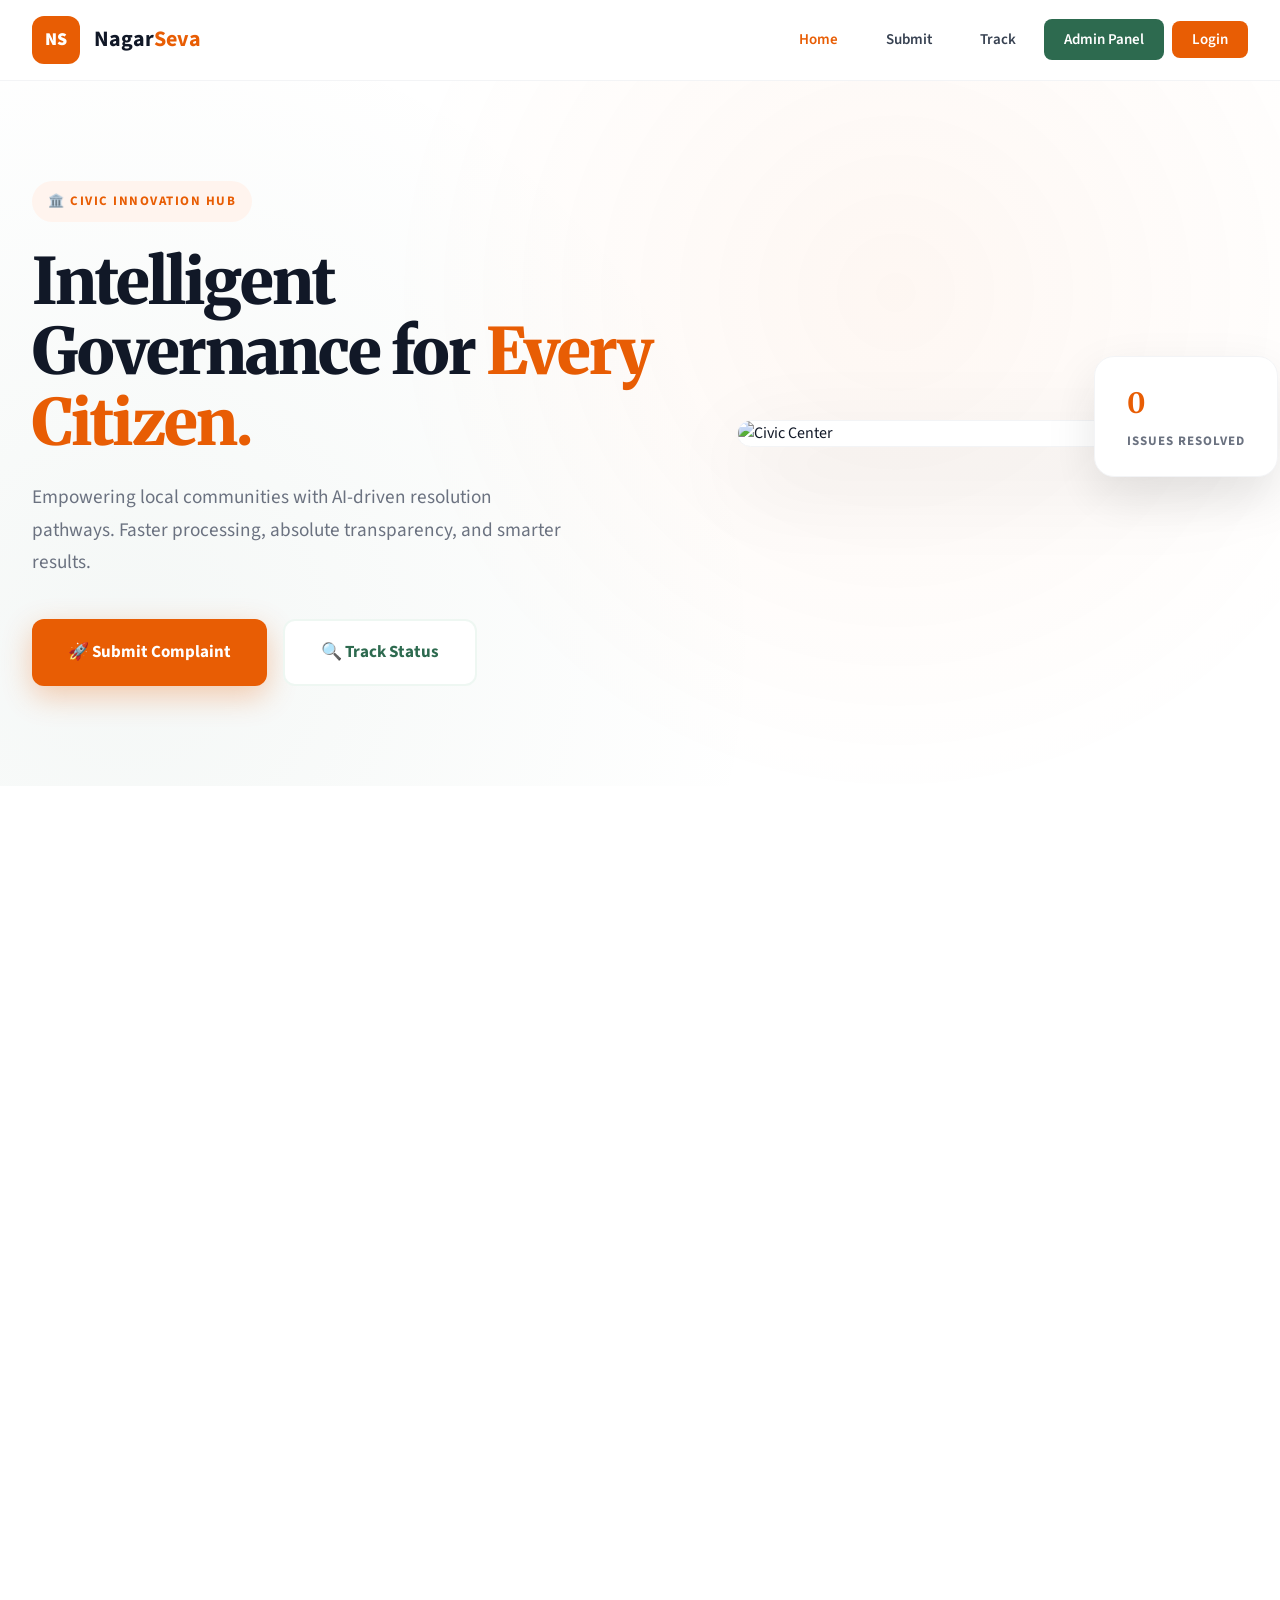
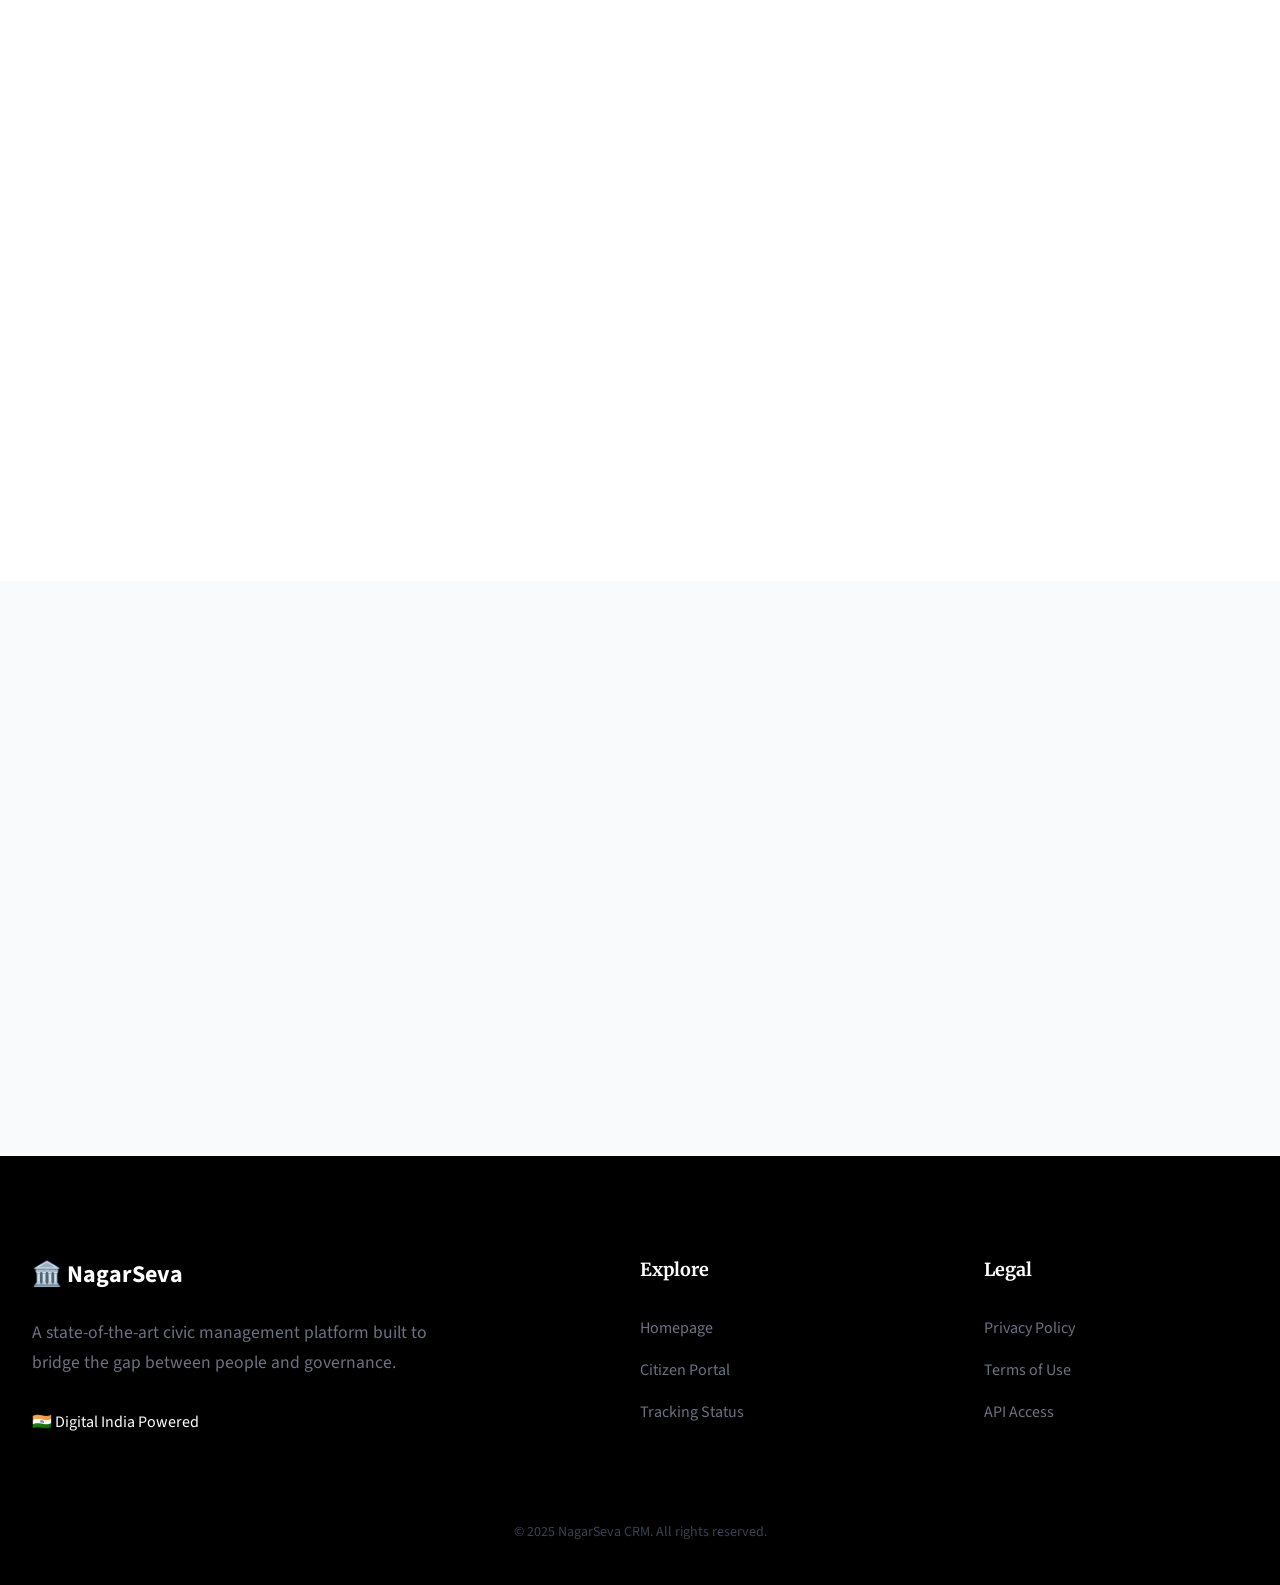
==== nagarseva/index.html @ 595c4468 "Initial commit" ====
<!DOCTYPE html>
<html lang="en">

<head>
  <meta charset="UTF-8" />
  <meta name="viewport" content="width=device-width,initial-scale=1.0" />
  <title>NagarSeva CRM | Intelligent Civic Governance</title>
  <link
    href="https://fonts.googleapis.com/css2?family=Merriweather:wght@400;700;900&family=Source+Sans+3:wght@300;400;500;600;700&display=swap"
    rel="stylesheet">
  <style>
    :root {
      --orange: #E85D04;
      --orange-rgb: 232, 93, 4;
      --orange-pale: #FFF4EE;
      --orange-dark: #cc5200;
      --green: #2D6A4F;
      --green-pale: #EEF7F2;
      --green-dark: #235c43;
      --gray-50: #F9FAFB;
      --gray-100: #F3F4F6;
      --gray-200: #E5E7EB;
      --gray-300: #D1D5DB;
      --gray-500: #6B7280;
      --gray-700: #374151;
      --gray-900: #111827;
      --transition: cubic-bezier(0.4, 0, 0.2, 1);
    }

    *,
    *::before,
    *::after {
      box-sizing: border-box;
      margin: 0;
      padding: 0;
    }

    html {
      scroll-behavior: smooth;
    }

    body {
      font-family: 'Source Sans 3', sans-serif;
      color: var(--gray-900);
      background: #fff;
      line-height: 1.6;
      -webkit-font-smoothing: antialiased;
    }

    /* TYPE HIERARCHY */
    h1,
    h2,
    h3,
    h4 {
      font-family: 'Merriweather', serif;
      font-weight: 700;
    }

    p {
      font-size: 1.1rem;
      color: var(--gray-500);
      line-height: 1.7;
    }

    /* NAV - REFINED */
    nav {
      position: sticky;
      top: 0;
      z-index: 1000;
      background: rgba(255, 255, 255, 0.95);
      backdrop-filter: blur(10px);
      border-bottom: 1px solid var(--gray-100);
      transition: 0.3s var(--transition);
    }

    nav.scrolled {
      box-shadow: 0 4px 20px rgba(0, 0, 0, 0.05);
    }

    .nav-inner {
      max-width: 1280px;
      margin: 0 auto;
      padding: 0 32px;
      display: flex;
      align-items: center;
      justify-content: space-between;
      height: 80px;
    }

    .nav-brand {
      display: flex;
      align-items: center;
      gap: 14px;
      text-decoration: none;
    }

    .nav-logo {
      width: 48px;
      height: 48px;
      background: var(--orange);
      border-radius: 12px;
      display: flex;
      align-items: center;
      justify-content: center;
      font-weight: 900;
      font-size: 18px;
      color: #fff;
      transition: 0.3s;
    }

    .nav-brand:hover .nav-logo {
      transform: rotate(-5deg) scale(1.05);
    }

    .nav-title {
      font-weight: 700;
      font-size: 22px;
      color: var(--gray-900);
    }

    .nav-title span {
      color: var(--orange);
    }

    .nav-links {
      display: flex;
      align-items: center;
      gap: 8px;
      list-style: none;
    }

    .nav-links a {
      text-decoration: none;
      color: var(--gray-700);
      font-weight: 600;
      font-size: 15px;
      padding: 10px 20px;
      border-radius: 8px;
      transition: 0.2s;
    }

    .nav-links a:hover {
      color: var(--orange);
      background: var(--orange-pale);
    }

    .nav-links a.active {
      color: var(--orange);
    }

    .nav-links .dash {
      background: var(--green) !important;
      color: #fff !important;
    }

    .nav-links .dash:hover {
      background: var(--green-dark) !important;
      transform: translateY(-1px);
    }

    /* HERO - PREMIUM */
    .hero {
      padding: 100px 32px;
      position: relative;
      overflow: hidden;
      background: radial-gradient(circle at 70% 30%, rgba(232, 93, 4, 0.05) 0%, transparent 50%),
        radial-gradient(circle at 10% 80%, rgba(45, 106, 79, 0.05) 0%, transparent 50%);
    }

    .hero-content {
      max-width: 1280px;
      margin: 0 auto;
      display: grid;
      grid-template-columns: 1.1fr 0.9fr;
      gap: 80px;
      align-items: center;
    }

    .hero-text {
      opacity: 0;
      transform: translateY(30px);
      animation: reveal 0.8s forwards 0.2s;
    }

    @keyframes reveal {
      to {
        opacity: 1;
        transform: translateY(0);
      }
    }

    .hero-tag {
      display: inline-flex;
      align-items: center;
      gap: 10px;
      background: var(--orange-pale);
      color: var(--orange);
      font-size: 13px;
      font-weight: 700;
      letter-spacing: 1.5px;
      text-transform: uppercase;
      padding: 10px 16px;
      border-radius: 100px;
      margin-bottom: 24px;
    }

    .hero h1 {
      font-size: clamp(40px, 5vw, 68px);
      font-weight: 900;
      line-height: 1.1;
      margin-bottom: 24px;
      color: var(--gray-900);
      letter-spacing: -2px;
    }

    .hero h1 span {
      color: var(--orange);
    }

    .hero-sub {
      font-size: 1.2rem;
      margin-bottom: 40px;
      max-width: 540px;
    }

    .hero-actions {
      display: flex;
      gap: 16px;
      flex-wrap: wrap;
    }

    .btn {
      display: inline-flex;
      align-items: center;
      gap: 12px;
      padding: 18px 36px;
      border-radius: 12px;
      font-weight: 700;
      font-size: 17px;
      text-decoration: none;
      transition: 0.3s var(--transition);
      border: none;
      cursor: pointer;
    }

    .btn-p {
      background: var(--orange);
      color: #fff;
      box-shadow: 0 10px 30px rgba(var(--orange-rgb), 0.3);
    }

    .btn-p:hover {
      background: var(--orange-dark);
      transform: translateY(-3px);
      box-shadow: 0 15px 40px rgba(var(--orange-rgb), 0.4);
    }

    .btn-s {
      background: #fff;
      color: var(--green);
      border: 2px solid var(--green-pale);
    }

    .btn-s:hover {
      border-color: var(--green);
      background: var(--green-pale);
      transform: translateY(-3px);
    }

    .hero-viz {
      position: relative;
      opacity: 0;
      transform: scale(0.95);
      animation: revealScale 1s forwards 0.4s;
    }

    @keyframes revealScale {
      to {
        opacity: 1;
        transform: scale(1);
      }
    }

    .viz-card {
      background: #fff;
      border-radius: 32px;
      overflow: hidden;
      box-shadow: 0 30px 90px rgba(0, 0, 0, 0.12);
      border: 1px solid var(--gray-100);
    }

    .viz-card img {
      width: 100%;
      height: 500px;
      object-fit: cover;
    }

    .stat-overlay {
      position: absolute;
      bottom: -30px;
      right: -30px;
      background: #fff;
      padding: 24px 32px;
      border-radius: 20px;
      box-shadow: 0 20px 50px rgba(0, 0, 0, 0.1);
      border: 1px solid var(--gray-100);
    }

    .stat-overlay h4 {
      font-size: 28px;
      color: var(--orange);
      margin-bottom: 4px;
    }

    .stat-overlay p {
      font-size: 13px;
      font-weight: 700;
      color: var(--gray-500);
      text-transform: uppercase;
      letter-spacing: 1px;
    }

    /* STATS STRIP */
    .stats-section {
      padding: 40px 32px;
      background: var(--gray-900);
      color: #fff;
      margin: 0 32px;
      border-radius: 32px;
      margin-top: -50px;
      z-index: 10;
      position: relative;
    }

    .stats-inner {
      max-width: 1200px;
      margin: 0 auto;
      display: grid;
      grid-template-columns: repeat(3, 1fr);
      gap: 40px;
    }

    .stat-box {
      text-align: center;
    }

    .stat-num {
      font-size: clamp(32px, 4vw, 52px);
      font-weight: 900;
      color: var(--orange);
      display: block;
      margin-bottom: 8px;
    }

    .stat-lab {
      font-size: 14px;
      opacity: 0.6;
      font-weight: 600;
      text-transform: uppercase;
      letter-spacing: 2px;
    }

    /* FEATURES */
    .section {
      padding: 120px 32px;
    }

    .section-head {
      max-width: 1280px;
      margin: 0 auto 80px;
      text-align: center;
    }

    .eyebrow {
      color: var(--orange);
      font-weight: 700;
      text-transform: uppercase;
      letter-spacing: 3px;
      font-size: 13px;
      margin-bottom: 16px;
      display: block;
    }

    .section h2 {
      font-size: clamp(30px, 4vw, 44px);
      margin-bottom: 20px;
      letter-spacing: -1px;
    }

    .reveal {
      opacity: 0;
      transform: translateY(40px);
      transition: 1s var(--transition);
    }

    .reveal.active {
      opacity: 1;
      transform: translateY(0);
    }

    .grid {
      display: grid;
      grid-template-columns: repeat(3, 1fr);
      gap: 32px;
      max-width: 1280px;
      margin: 0 auto;
    }

    .card {
      padding: 48px;
      background: #fff;
      border-radius: 24px;
      border: 1px solid var(--gray-100);
      transition: 0.4s var(--transition);
      position: relative;
    }

    .card:hover {
      transform: translateY(-10px);
      box-shadow: 0 30px 60px rgba(0, 0, 0, 0.08);
      border-color: var(--orange-pale);
    }

    .icon {
      width: 72px;
      height: 72px;
      border-radius: 20px;
      display: flex;
      align-items: center;
      justify-content: center;
      font-size: 32px;
      margin-bottom: 32px;
      transition: 0.3s;
    }

    .card:hover .icon {
      transform: scale(1.1);
    }

    .card h3 {
      font-size: 22px;
      margin-bottom: 16px;
    }

    .card p {
      font-size: 1rem;
    }

    /* PROCESS */
    .process-section {
      background: var(--gray-50);
    }

    .process-grid {
      display: grid;
      grid-template-columns: repeat(4, 1fr);
      gap: 40px;
      position: relative;
      max-width: 1280px;
      margin: 0 auto;
    }

    .proc-card {
      text-align: center;
      position: relative;
      z-index: 2;
    }

    .proc-num {
      width: 64px;
      height: 64px;
      border-radius: 50%;
      background: #fff;
      border: 3px solid var(--orange);
      display: flex;
      align-items: center;
      justify-content: center;
      font-weight: 900;
      font-size: 24px;
      color: var(--orange);
      margin: 0 auto 24px;
      box-shadow: 0 10px 20px rgba(var(--orange-rgb), 0.1);
    }

    /* FOOTER */
    footer {
      background: #000;
      color: #fff;
      padding: 100px 32px 40px;
    }

    .footer-inner {
      max-width: 1280px;
      margin: 0 auto;
      display: grid;
      grid-template-columns: 2fr 1fr 1fr;
      gap: 80px;
      margin-bottom: 80px;
    }

    .footer-logo {
      font-size: 24px;
      margin-bottom: 24px;
      display: block;
    }

    .footer-desc {
      color: var(--gray-500);
      max-width: 400px;
      margin-bottom: 32px;
    }

    footer h4 {
      color: #fff;
      margin-bottom: 32px;
      font-size: 18px;
    }

    footer ul {
      list-style: none;
    }

    footer li {
      margin-bottom: 16px;
    }

    footer a {
      color: var(--gray-500);
      text-decoration: none;
      transition: 0.3s;
    }

    footer a:hover {
      color: #fff;
      transform: translateX(5px);
      display: inline-block;
    }

    @media (max-width: 1024px) {

      .hero-content,
      .grid,
      .footer-inner {
        grid-template-columns: 1fr;
        gap: 40px;
      }

      .process-grid {
        grid-template-columns: repeat(2, 1fr);
      }

      .hero-viz {
        display: none;
      }

      .hero {
        text-align: center;
      }

      .hero-sub {
        margin-left: auto;
        margin-right: auto;
      }

      .hero-actions {
        justify-content: center;
      }

      .stats-inner {
        grid-template-columns: 1fr;
      }
    }

    /* USER PROFILE PILL */
    .user-pill {
      display: flex;
      align-items: center;
      gap: 10px;
      background: var(--gray-50);
      padding: 6px 12px;
      border-radius: 30px;
      border: 1px solid var(--gray-200);
      font-size: 13px;
      font-weight: 600;
    }

    .user-pill img {
      width: 24px;
      height: 24px;
      border-radius: 50%;
    }

    .logout-btn {
      color: var(--orange);
      cursor: pointer;
      font-weight: 700;
      font-size: 12px;
      margin-left: 5px;
    }

    #navLoginBtn {
      background: var(--orange);
      color: #fff !important;
      padding: 8px 20px;
      border-radius: 8px;
    }
  </style>
</head>

<body>

  <nav id="navbar">
    <div class="nav-inner">
      <a href="index.html" class="nav-brand">
        <div class="nav-logo">NS</div>
        <span class="nav-title">Nagar<span>Seva</span></span>
      </a>
      <ul class="nav-links">
        <li><a href="index.html" class="active">Home</a></li>
        <li><a href="submit.html">Submit</a></li>
        <li><a href="track.html">Track</a></li>
        <li><a href="dashboard.html" class="dash">Admin Panel</a></li>
        <li id="loginLi"><a href="#" id="navLoginBtn">Login</a></li>
        <li id="userContainer" style="margin-left: 10px; display: none;">
          <div class="user-pill">
            <img id="userPhoto" src="" alt="">
            <span id="userName">User</span>
            <span class="logout-btn" id="navLogoutBtn">Logout</span>
          </div>
        </li>
      </ul>
    </div>
  </nav>

  <section class="hero">
    <div class="hero-content">
      <div class="hero-text">
        <div class="hero-tag">🏛️ Civic Innovation Hub</div>
        <h1>Intelligent Governance for <span>Every Citizen.</span></h1>
        <p class="hero-sub">Empowering local communities with AI-driven resolution pathways. Faster processing, absolute
          transparency, and smarter results.</p>
        <div class="hero-actions">
          <a href="submit.html" class="btn btn-p">🚀 Submit Complaint</a>
          <a href="track.html" class="btn btn-s">🔍 Track Status</a>
        </div>
      </div>
      <div class="hero-viz">
        <div class="viz-card">
          <img src="https://images.unsplash.com/photo-1529156069898-49953e39b3ac?w=1200&q=90" alt="Civic Center">
        </div>
        <div class="stat-overlay">
          <h4 id="ov-res">0</h4>
          <p>Issues Resolved</p>
        </div>
      </div>
    </div>
  </section>

  <section class="stats-section reveal">
    <div class="stats-inner">
      <div class="stat-box">
        <span class="stat-num" id="st">0</span>
        <span class="stat-lab">Total Submissions</span>
      </div>
      <div class="stat-box">
        <span class="stat-num" id="sr">0</span>
        <span class="stat-lab">Success Rate</span>
      </div>
      <div class="stat-box">
        <span class="stat-num" id="sp">0</span>
        <span class="stat-lab">Active Updates</span>
      </div>
    </div>
  </section>

  <section class="section">
    <div class="section-head reveal">
      <span class="eyebrow">The Platform</span>
      <h2>Built for Efficiency</h2>
      <p>We leverage generative intelligence to route your concerns to the correct departments in seconds.</p>
    </div>
    <div class="grid">
      <div class="card reveal" style="transition-delay: 0.1s">
        <div class="icon" style="background: var(--orange-pale)">🧠</div>
        <h3>Intelligent Complaint Routing</h3>
        <p>AI instantly understands citizen complaints and directs them to the right department without manual
          intervention.</p>
      </div>
      <div class="card reveal" style="transition-delay: 0.2s">
        <div class="icon" style="background: var(--green-pale)">⚡</div>
        <h3>Dynamic Priority Engine</h3>
        <p>Automatically identifies high-impact and urgent civic issues to ensure faster action where it matters most.
        </p>
      </div>
      <div class="card reveal" style="transition-delay: 0.3s">
        <div class="icon" style="background: #EFF6FF">🖥️</div>
        <h3>Live City Command Center</h3>
        <p>A real-time monitoring dashboard that gives authorities a complete view of ongoing issues across the city.
        </p>
      </div>
      <div class="card reveal" style="transition-delay: 0.4s">
        <div class="icon" style="background: var(--orange-pale)">�</div>
        <h3>Smart Task Dispatch System</h3>
        <p>Complaints are automatically assigned to responsible officials or field teams, ensuring quick and accountable
          action.</p>
      </div>
      <div class="card reveal" style="transition-delay: 0.5s">
        <div class="icon" style="background: var(--green-pale)">🔍</div>
        <h3>Transparent Citizen Tracking</h3>
        <p>Citizens can monitor complaint progress in real time, building trust and transparency.</p>
      </div>
      <div class="card reveal" style="transition-delay: 0.6s">
        <div class="icon" style="background: #EFF6FF">📊</div>
        <h3>Governance Performance Insights</h3>
        <p>Advanced analytics reveal department efficiency, response time, and recurring urban issues to improve
          decision-making.</p>
      </div>
    </div>
  </section>

  <section class="section process-section">
    <div class="section-head reveal">
      <span class="eyebrow">Workflow</span>
      <h2>How it Works</h2>
    </div>
    <div class="process-grid reveal">
      <div class="proc-card">
        <div class="proc-num">01</div>
        <h3>File</h3>
        <p>Detailed form submission</p>
      </div>
      <div class="proc-card">
        <div class="proc-num">02</div>
        <h3>Analyze</h3>
        <p>Gemini AI classification</p>
      </div>
      <div class="proc-card">
        <div class="proc-num">03</div>
        <h3>Route</h3>
        <p>Departmental handover</p>
      </div>
      <div class="proc-card">
        <div class="proc-num">04</div>
        <h3>Solve</h3>
        <p>Verified closure</p>
      </div>
    </div>
  </section>

  <footer>
    <div class="footer-inner">
      <div class="f-info">
        <span class="footer-logo">🏛️ <strong>NagarSeva</strong></span>
        <p class="footer-desc">A state-of-the-art civic management platform built to bridge the gap between people and
          governance.</p>
        <div class="f-badge">🇮🇳 Digital India Powered</div>
      </div>
      <div>
        <h4>Explore</h4>
        <ul>
          <li><a href="index.html">Homepage</a></li>
          <li><a href="submit.html">Citizen Portal</a></li>
          <li><a href="track.html">Tracking Status</a></li>
        </ul>
      </div>
      <div>
        <h4>Legal</h4>
        <ul>
          <li><a href="#">Privacy Policy</a></li>
          <li><a href="#">Terms of Use</a></li>
          <li><a href="#">API Access</a></li>
        </ul>
      </div>
    </div>
    <p style="text-align: center; color: var(--gray-700); font-size: 14px">© 2025 NagarSeva CRM. All rights reserved.
    </p>
  </footer>

  <script type="module">
    import { initializeApp } from "https://www.gstatic.com/firebasejs/11.0.0/firebase-app.js";
    import { getAuth, signInWithPopup, GoogleAuthProvider, onAuthStateChanged, signOut, setPersistence, browserLocalPersistence } from "https://www.gstatic.com/firebasejs/11.0.0/firebase-auth.js";
    import { getFirestore, collection, getDocs } from "https://www.gstatic.com/firebasejs/11.0.0/firebase-firestore.js";
    import { firebaseConfig } from "./firebase-config.js";

    const app = initializeApp(firebaseConfig);
    const auth = getAuth(app);
    const db = getFirestore(app);
    const provider = new GoogleAuthProvider();

    // AUTH STATE LISTENER
    onAuthStateChanged(auth, (user) => {
      if (user) {
        document.getElementById('loginLi').style.display = 'none';
        document.getElementById('userContainer').style.display = 'block';
        document.getElementById('userName').textContent = user.displayName;
        document.getElementById('userPhoto').src = user.photoURL;
      } else {
        document.getElementById('loginLi').style.display = 'block';
        document.getElementById('userContainer').style.display = 'none';
      }
    });

    // LOGIN FUNCTION
    document.getElementById('navLoginBtn').onclick = async (e) => {
      e.preventDefault();
      const btn = e.target;
      if (btn.classList.contains('loading')) return;

      btn.classList.add('loading');
      const originalText = btn.innerHTML;
      btn.innerHTML = '<span class="spin"></span> Logging in...';

      try {
        await setPersistence(auth, browserLocalPersistence);
        await signInWithPopup(auth, provider);
      } catch (err) {
        console.error("Auth Error:", err);
        // Ignore cancelled-popup-request as it's usually benign
        if (err.code !== 'auth/cancelled-popup-request') {
          alert("Login failed: " + err.message);
        }
      } finally {
        btn.classList.remove('loading');
        btn.innerHTML = originalText;
      }
    };

    // LOGOUT FUNCTION
    document.getElementById('navLogoutBtn').onclick = () => {
      signOut(auth).then(() => location.reload());
    };

    // SCROLL REVEAL LOGIC
    const observer = new IntersectionObserver((entries) => {
      entries.forEach(entry => {
        if (entry.isIntersecting) {
          entry.target.classList.add('active');
        }
      });
    }, { threshold: 0.1 });

    document.querySelectorAll('.reveal').forEach(el => observer.observe(el));

    // NAVBAR SCROLL EFFECT
    window.addEventListener('scroll', () => {
      const nav = document.getElementById('navbar');
      if (window.scrollY > 50) nav.classList.add('scrolled');
      else nav.classList.remove('scrolled');
    });

    // LOAD STATS
    async function loadStats() {
      try {
        const snap = await getDocs(collection(db, "complaints"));
        let total = 0, resolved = 0, inProgress = 0;
        snap.forEach(doc => {
          total++;
          const s = doc.data().status;
          if (s === 'Resolved') resolved++;
          if (s === 'In Progress') inProgress++;
        });
        animateCount('st', total);
        animateCount('sr', total > 0 ? Math.round((resolved / total) * 100) : 0, true);
        animateCount('sp', inProgress);
        animateCount('ov-res', resolved);
      } catch (e) { console.warn(e); }
    }

    function animateCount(id, target, isPercent = false) {
      const el = document.getElementById(id);
      if (!el) return;
      let n = 0, step = Math.max(1, Math.floor(target / 40));
      const t = setInterval(() => {
        n = Math.min(n + step, target);
        el.textContent = isPercent ? n + '%' : n;
        if (n >= target) clearInterval(t);
      }, 30);
    }

    loadStats();
  </script>
</body>

</html>
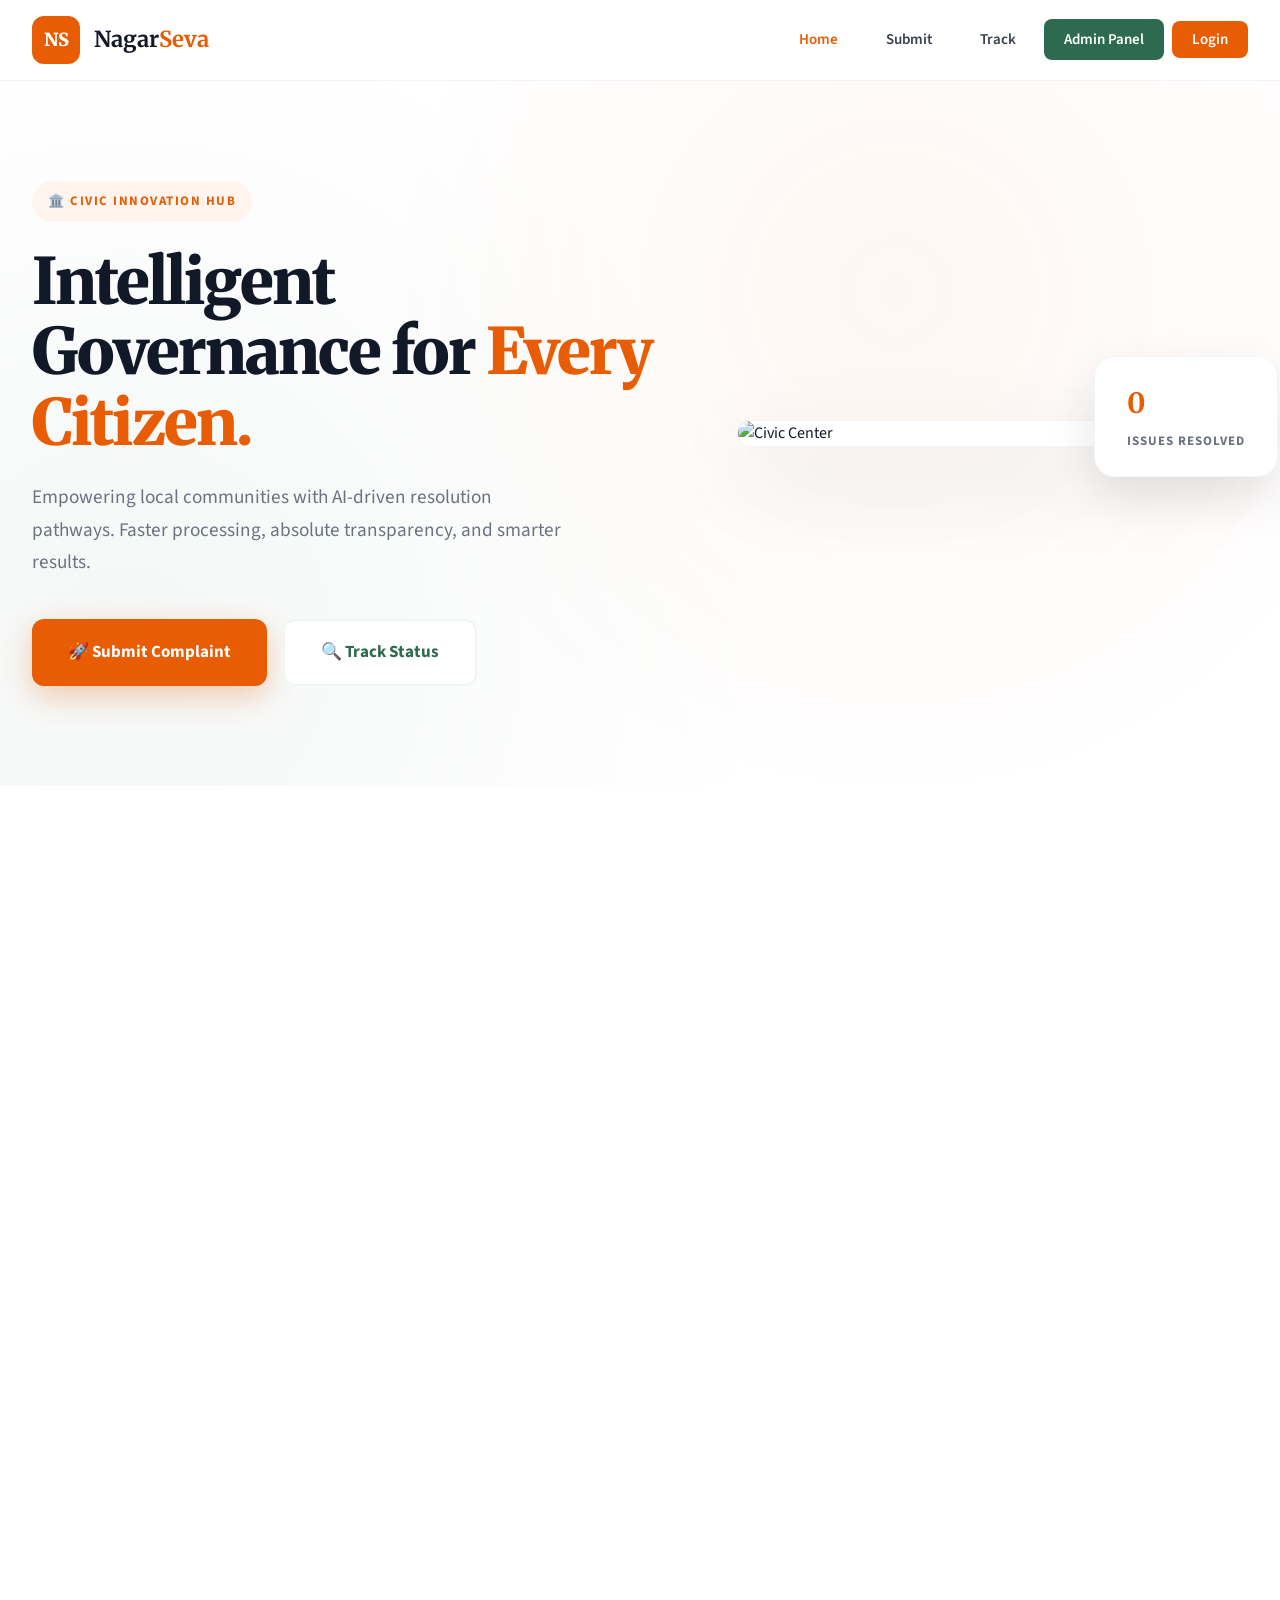
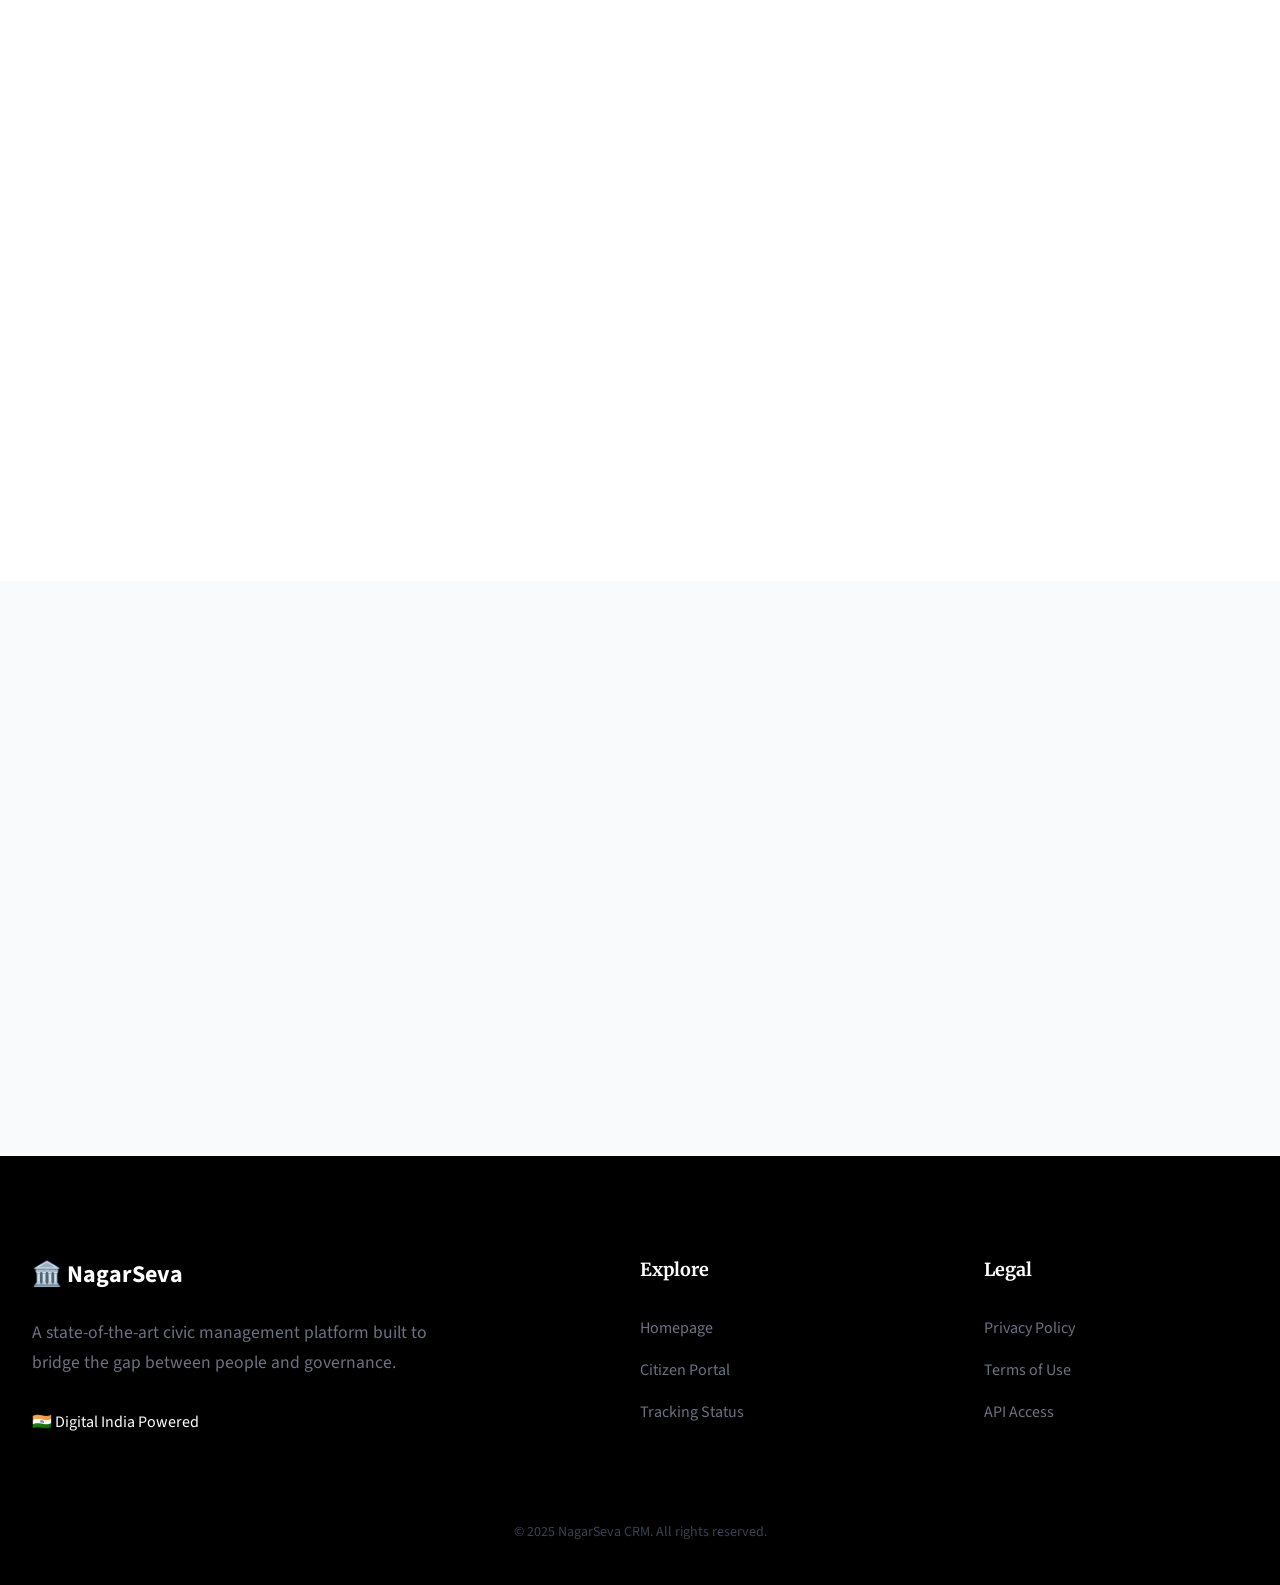
==== commit dd9e1665: "Hackathon Ready Release: Global UI Overhaul and Deployment Config" ====
--- a/nagarseva/index.html
+++ b/nagarseva/index.html
@@ -8,156 +8,8 @@
   <link
     href="https://fonts.googleapis.com/css2?family=Merriweather:wght@400;700;900&family=Source+Sans+3:wght@300;400;500;600;700&display=swap"
     rel="stylesheet">
+  <link rel="stylesheet" href="css/global.css">
   <style>
-    :root {
-      --orange: #E85D04;
-      --orange-rgb: 232, 93, 4;
-      --orange-pale: #FFF4EE;
-      --orange-dark: #cc5200;
-      --green: #2D6A4F;
-      --green-pale: #EEF7F2;
-      --green-dark: #235c43;
-      --gray-50: #F9FAFB;
-      --gray-100: #F3F4F6;
-      --gray-200: #E5E7EB;
-      --gray-300: #D1D5DB;
-      --gray-500: #6B7280;
-      --gray-700: #374151;
-      --gray-900: #111827;
-      --transition: cubic-bezier(0.4, 0, 0.2, 1);
-    }
-
-    *,
-    *::before,
-    *::after {
-      box-sizing: border-box;
-      margin: 0;
-      padding: 0;
-    }
-
-    html {
-      scroll-behavior: smooth;
-    }
-
-    body {
-      font-family: 'Source Sans 3', sans-serif;
-      color: var(--gray-900);
-      background: #fff;
-      line-height: 1.6;
-      -webkit-font-smoothing: antialiased;
-    }
-
-    /* TYPE HIERARCHY */
-    h1,
-    h2,
-    h3,
-    h4 {
-      font-family: 'Merriweather', serif;
-      font-weight: 700;
-    }
-
-    p {
-      font-size: 1.1rem;
-      color: var(--gray-500);
-      line-height: 1.7;
-    }
-
-    /* NAV - REFINED */
-    nav {
-      position: sticky;
-      top: 0;
-      z-index: 1000;
-      background: rgba(255, 255, 255, 0.95);
-      backdrop-filter: blur(10px);
-      border-bottom: 1px solid var(--gray-100);
-      transition: 0.3s var(--transition);
-    }
-
-    nav.scrolled {
-      box-shadow: 0 4px 20px rgba(0, 0, 0, 0.05);
-    }
-
-    .nav-inner {
-      max-width: 1280px;
-      margin: 0 auto;
-      padding: 0 32px;
-      display: flex;
-      align-items: center;
-      justify-content: space-between;
-      height: 80px;
-    }
-
-    .nav-brand {
-      display: flex;
-      align-items: center;
-      gap: 14px;
-      text-decoration: none;
-    }
-
-    .nav-logo {
-      width: 48px;
-      height: 48px;
-      background: var(--orange);
-      border-radius: 12px;
-      display: flex;
-      align-items: center;
-      justify-content: center;
-      font-weight: 900;
-      font-size: 18px;
-      color: #fff;
-      transition: 0.3s;
-    }
-
-    .nav-brand:hover .nav-logo {
-      transform: rotate(-5deg) scale(1.05);
-    }
-
-    .nav-title {
-      font-weight: 700;
-      font-size: 22px;
-      color: var(--gray-900);
-    }
-
-    .nav-title span {
-      color: var(--orange);
-    }
-
-    .nav-links {
-      display: flex;
-      align-items: center;
-      gap: 8px;
-      list-style: none;
-    }
-
-    .nav-links a {
-      text-decoration: none;
-      color: var(--gray-700);
-      font-weight: 600;
-      font-size: 15px;
-      padding: 10px 20px;
-      border-radius: 8px;
-      transition: 0.2s;
-    }
-
-    .nav-links a:hover {
-      color: var(--orange);
-      background: var(--orange-pale);
-    }
-
-    .nav-links a.active {
-      color: var(--orange);
-    }
-
-    .nav-links .dash {
-      background: var(--green) !important;
-      color: #fff !important;
-    }
-
-    .nav-links .dash:hover {
-      background: var(--green-dark) !important;
-      transform: translateY(-1px);
-    }
-
     /* HERO - PREMIUM */
     .hero {
       padding: 100px 32px;
@@ -229,43 +81,6 @@
       flex-wrap: wrap;
     }
 
-    .btn {
-      display: inline-flex;
-      align-items: center;
-      gap: 12px;
-      padding: 18px 36px;
-      border-radius: 12px;
-      font-weight: 700;
-      font-size: 17px;
-      text-decoration: none;
-      transition: 0.3s var(--transition);
-      border: none;
-      cursor: pointer;
-    }
-
-    .btn-p {
-      background: var(--orange);
-      color: #fff;
-      box-shadow: 0 10px 30px rgba(var(--orange-rgb), 0.3);
-    }
-
-    .btn-p:hover {
-      background: var(--orange-dark);
-      transform: translateY(-3px);
-      box-shadow: 0 15px 40px rgba(var(--orange-rgb), 0.4);
-    }
-
-    .btn-s {
-      background: #fff;
-      color: var(--green);
-      border: 2px solid var(--green-pale);
-    }
-
-    .btn-s:hover {
-      border-color: var(--green);
-      background: var(--green-pale);
-      transform: translateY(-3px);
-    }
 
     .hero-viz {
       position: relative;
@@ -570,40 +385,6 @@
         grid-template-columns: 1fr;
       }
     }
-
-    /* USER PROFILE PILL */
-    .user-pill {
-      display: flex;
-      align-items: center;
-      gap: 10px;
-      background: var(--gray-50);
-      padding: 6px 12px;
-      border-radius: 30px;
-      border: 1px solid var(--gray-200);
-      font-size: 13px;
-      font-weight: 600;
-    }
-
-    .user-pill img {
-      width: 24px;
-      height: 24px;
-      border-radius: 50%;
-    }
-
-    .logout-btn {
-      color: var(--orange);
-      cursor: pointer;
-      font-weight: 700;
-      font-size: 12px;
-      margin-left: 5px;
-    }
-
-    #navLoginBtn {
-      background: var(--orange);
-      color: #fff !important;
-      padding: 8px 20px;
-      border-radius: 8px;
-    }
   </style>
 </head>
 
@@ -622,11 +403,11 @@
         <li><a href="dashboard.html" class="dash">Admin Panel</a></li>
         <li id="loginLi"><a href="#" id="navLoginBtn">Login</a></li>
         <li id="userContainer" style="margin-left: 10px; display: none;">
-          <div class="user-pill">
+          <a href="user.html" class="user-pill">
             <img id="userPhoto" src="" alt="">
             <span id="userName">User</span>
             <span class="logout-btn" id="navLogoutBtn">Logout</span>
-          </div>
+          </a>
         </li>
       </ul>
     </div>
@@ -776,9 +557,33 @@
     </p>
   </footer>
 
+  <!-- AUTH MODAL -->
+  <div class="auth-overlay" id="authOverlay" onclick="if(event.target===this) this.classList.remove('open')">
+    <div class="auth-modal">
+      <span class="auth-close" onclick="document.getElementById('authOverlay').classList.remove('open')">&times;</span>
+      <h2>Welcome to NagarSeva</h2>
+
+      <button class="auth-btn-google" id="googleLoginBtn">
+        <img src="https://www.gstatic.com/firebasejs/ui/2.0.0/images/auth/google.svg" alt="Google">
+        Continue with Google
+      </button>
+
+      <div class="auth-divider">OR</div>
+
+      <form class="auth-form" id="emailAuthForm">
+        <div id="authErrorMsg" class="auth-error-msg"></div>
+        <input type="email" id="authEmail" placeholder="Email Address" required>
+        <input type="password" id="authPass" placeholder="Password (min 6 chars)" required minlength="6">
+        <button type="submit" class="auth-btn-email" id="emailLoginBtn">Sign In / Register</button>
+      </form>
+      <p class="auth-msg">If you don't have an account, entering your email and password will safely create one for you.
+      </p>
+    </div>
+  </div>
+
   <script type="module">
     import { initializeApp } from "https://www.gstatic.com/firebasejs/11.0.0/firebase-app.js";
-    import { getAuth, signInWithPopup, GoogleAuthProvider, onAuthStateChanged, signOut, setPersistence, browserLocalPersistence } from "https://www.gstatic.com/firebasejs/11.0.0/firebase-auth.js";
+    import { getAuth, signInWithPopup, GoogleAuthProvider, onAuthStateChanged, signOut, setPersistence, browserLocalPersistence, signInWithEmailAndPassword, createUserWithEmailAndPassword } from "https://www.gstatic.com/firebasejs/11.0.0/firebase-auth.js";
     import { getFirestore, collection, getDocs } from "https://www.gstatic.com/firebasejs/11.0.0/firebase-firestore.js";
     import { firebaseConfig } from "./firebase-config.js";
 
@@ -800,33 +605,76 @@
       }
     });
 
-    // LOGIN FUNCTION
-    document.getElementById('navLoginBtn').onclick = async (e) => {
+    // OPEN MODAL
+    document.getElementById('navLoginBtn').onclick = (e) => {
       e.preventDefault();
-      const btn = e.target;
+      document.getElementById('authOverlay').classList.add('open');
+    };
+
+    // GOOGLE LOGIN
+    document.getElementById('googleLoginBtn').onclick = async (e) => {
+      e.preventDefault();
+      const btn = e.target.closest('button');
       if (btn.classList.contains('loading')) return;
 
       btn.classList.add('loading');
-      const originalText = btn.innerHTML;
-      btn.innerHTML = '<span class="spin"></span> Logging in...';
+      const originalHTML = btn.innerHTML;
+      btn.innerHTML = '<span class="spin" style="border-color:var(--gray-900);border-top-color:transparent;"></span>';
 
       try {
         await setPersistence(auth, browserLocalPersistence);
         await signInWithPopup(auth, provider);
+        document.getElementById('authOverlay').classList.remove('open');
       } catch (err) {
-        console.error("Auth Error:", err);
-        // Ignore cancelled-popup-request as it's usually benign
         if (err.code !== 'auth/cancelled-popup-request') {
-          alert("Login failed: " + err.message);
+          const errEl = document.getElementById('authErrorMsg');
+          errEl.textContent = '❌ Google Login failed';
+          errEl.style.display = 'block';
         }
       } finally {
         btn.classList.remove('loading');
-        btn.innerHTML = originalText;
+        btn.innerHTML = originalHTML;
       }
     };
 
+    // EMAIL LOGIN / REGISTER
+    document.getElementById('emailAuthForm').onsubmit = async (e) => {
+      e.preventDefault();
+      const btn = document.getElementById('emailLoginBtn');
+      const errEl = document.getElementById('authErrorMsg');
+      const email = document.getElementById('authEmail').value.trim();
+      const pass = document.getElementById('authPass').value.trim();
+
+      errEl.style.display = 'none';
+      btn.innerHTML = '<span class="spin"></span> Processing...';
+      btn.disabled = true;
+
+      try {
+        await setPersistence(auth, browserLocalPersistence);
+        try {
+          await signInWithEmailAndPassword(auth, email, pass);
+        } catch (err) {
+          // If invalid credential or user not found, try creating account.
+          if (err.code === 'auth/user-not-found' || err.code === 'auth/invalid-credential' || err.code === 'auth/invalid-login-credentials') {
+            await createUserWithEmailAndPassword(auth, email, pass);
+          } else {
+            throw err;
+          }
+        }
+        document.getElementById('authOverlay').classList.remove('open');
+      } catch (err) {
+        errEl.textContent = '❌ ' + (err.message.replace('Firebase:', '').trim() || 'Authentication failed');
+        errEl.style.display = 'block';
+      } finally {
+        btn.innerHTML = 'Sign In / Register';
+        btn.disabled = false;
+      }
+    };
+
     // LOGOUT FUNCTION
-    document.getElementById('navLogoutBtn').onclick = () => {
+    document.getElementById('navLogoutBtn').onclick = (e) => {
+      e.preventDefault();
+      e.stopPropagation();
       signOut(auth).then(() => location.reload());
     };
 
--- a/nagarseva/css/global.css
+++ b/nagarseva/css/global.css
@@ -0,0 +1,420 @@
+/* IMPORT FONTS */
+@import url('https://fonts.googleapis.com/css2?family=Merriweather:wght@400;700;900&family=Source+Sans+3:wght@300;400;500;600;700&display=swap');
+
+/* GLOBAL VARIABLES */
+:root {
+  --orange: #E85D04;
+  --orange-rgb: 232, 93, 4;
+  --orange-pale: #FFF4EE;
+  --orange-dark: #cc5200;
+  --green: #2D6A4F;
+  --green-pale: #EEF7F2;
+  --green-dark: #235c43;
+  --gray-50: #F9FAFB;
+  --gray-100: #F3F4F6;
+  --gray-200: #E5E7EB;
+  --gray-300: #D1D5DB;
+  --gray-500: #6B7280;
+  --gray-700: #374151;
+  --gray-900: #111827;
+  --transition: cubic-bezier(0.4, 0, 0.2, 1);
+}
+
+/* RESET */
+*,
+*::before,
+*::after {
+  box-sizing: border-box;
+  margin: 0;
+  padding: 0;
+}
+
+html {
+  scroll-behavior: smooth;
+}
+
+body {
+  font-family: 'Source Sans 3', sans-serif;
+  color: var(--gray-900);
+  background: #fff;
+  line-height: 1.6;
+  -webkit-font-smoothing: antialiased;
+}
+
+/* TYPOGRAPHY */
+h1, h2, h3, h4 {
+  font-family: 'Merriweather', serif;
+  font-weight: 700;
+}
+
+p {
+  font-size: 1.1rem;
+  color: var(--gray-500);
+  line-height: 1.7;
+}
+
+/* BUTTONS */
+.btn {
+  display: inline-flex;
+  align-items: center;
+  gap: 12px;
+  padding: 18px 36px;
+  border-radius: 12px;
+  font-weight: 700;
+  font-size: 17px;
+  text-decoration: none;
+  transition: 0.3s var(--transition);
+  border: none;
+  cursor: pointer;
+}
+
+.btn-p {
+  background: var(--orange);
+  color: #fff;
+  box-shadow: 0 10px 30px rgba(var(--orange-rgb), 0.3);
+}
+
+.btn-p:hover {
+  background: var(--orange-dark);
+  transform: translateY(-3px);
+  box-shadow: 0 15px 40px rgba(var(--orange-rgb), 0.4);
+}
+
+.btn-s {
+  background: #fff;
+  color: var(--green);
+  border: 2px solid var(--green-pale);
+}
+
+.btn-s:hover {
+  border-color: var(--green);
+  background: var(--green-pale);
+  transform: translateY(-3px);
+}
+
+/* NAVIGATION BAR */
+nav {
+  position: sticky;
+  top: 0;
+  z-index: 1000;
+  background: rgba(255, 255, 255, 0.95);
+  backdrop-filter: blur(10px);
+  border-bottom: 1px solid var(--gray-100);
+  transition: 0.3s var(--transition);
+}
+
+nav.scrolled {
+  box-shadow: 0 4px 20px rgba(0, 0, 0, 0.05);
+}
+
+.nav-inner {
+  max-width: 1280px;
+  margin: 0 auto;
+  padding: 0 32px;
+  display: flex;
+  align-items: center;
+  justify-content: space-between;
+  height: 80px;
+}
+
+.nav-brand {
+  display: flex;
+  align-items: center;
+  gap: 14px;
+  text-decoration: none;
+}
+
+.nav-logo {
+  width: 48px;
+  height: 48px;
+  background: var(--orange);
+  border-radius: 12px;
+  display: flex;
+  align-items: center;
+  justify-content: center;
+  font-family: 'Merriweather', serif;
+  font-weight: 900;
+  font-size: 18px;
+  color: #fff;
+  transition: 0.3s;
+}
+
+.nav-brand:hover .nav-logo {
+  transform: rotate(-5deg) scale(1.05);
+}
+
+.nav-title {
+  font-family: 'Merriweather', serif;
+  font-weight: 700;
+  font-size: 22px;
+  color: var(--gray-900);
+}
+
+.nav-title span {
+  color: var(--orange);
+}
+
+.nav-links {
+  display: flex;
+  align-items: center;
+  gap: 8px;
+  list-style: none;
+}
+
+.nav-links a {
+  text-decoration: none;
+  color: var(--gray-700);
+  font-weight: 600;
+  font-size: 15px;
+  padding: 10px 20px;
+  border-radius: 8px;
+  transition: 0.2s;
+}
+
+.nav-links a:hover {
+  color: var(--orange);
+  background: var(--orange-pale);
+}
+
+.nav-links a.active {
+  color: var(--orange);
+}
+
+.nav-links .dash {
+  background: var(--green) !important;
+  color: #fff !important;
+}
+
+.nav-links .dash:hover {
+  background: var(--green-dark) !important;
+  transform: translateY(-1px);
+}
+
+#navLoginBtn {
+  background: var(--orange) !important;
+  color: #fff !important;
+  padding: 8px 20px !important;
+  border-radius: 8px !important;
+}
+
+/* USER PROFILE PILL */
+.user-pill {
+  display: flex;
+  align-items: center;
+  gap: 10px;
+  background: var(--gray-50);
+  padding: 6px 12px;
+  border-radius: 30px;
+  border: 1px solid var(--gray-200);
+  font-size: 13px;
+  font-weight: 600;
+  text-decoration: none;
+  color: var(--gray-900);
+  transition: 0.2s;
+}
+
+.user-pill:hover { background: var(--gray-100); }
+
+.user-pill img {
+  width: 24px;
+  height: 24px;
+  border-radius: 50%;
+}
+
+.logout-btn {
+  color: var(--orange);
+  cursor: pointer;
+  font-weight: 700;
+  font-size: 12px;
+  margin-left: 5px;
+}
+
+/* AUTH MODAL */
+.auth-overlay {
+  display: none;
+  position: fixed;
+  inset: 0;
+  background: rgba(17, 24, 39, 0.6);
+  z-index: 1000;
+  align-items: center;
+  justify-content: center;
+  backdrop-filter: blur(4px);
+}
+.auth-overlay.open { display: flex; }
+
+.auth-modal {
+  background: #fff;
+  border-radius: 20px;
+  padding: 40px;
+  width: 100%;
+  max-width: 420px;
+  position: relative;
+  box-shadow: 0 20px 40px rgba(0,0,0,0.15);
+  animation: modalIn 0.3s ease;
+  color: var(--gray-900);
+}
+
+@keyframes modalIn {
+  from { transform: translateY(20px); opacity: 0; }
+  to { transform: translateY(0); opacity: 1; }
+}
+
+.auth-close {
+  position: absolute;
+  top: 20px;
+  right: 20px;
+  font-size: 24px;
+  cursor: pointer;
+  color: var(--gray-500);
+  line-height: 1;
+}
+.auth-close:hover { color: var(--gray-900); }
+
+.auth-modal h2 {
+  font-family: 'Merriweather', serif;
+  font-size: 24px;
+  margin-bottom: 24px;
+  text-align: center;
+}
+
+.auth-btn-google {
+  display: flex;
+  align-items: center;
+  justify-content: center;
+  gap: 12px;
+  width: 100%;
+  padding: 14px;
+  border: 1px solid var(--gray-300);
+  border-radius: 12px;
+  background: #fff;
+  font-size: 16px;
+  font-weight: 600;
+  cursor: pointer;
+  transition: 0.2s;
+}
+.auth-btn-google:hover { background: var(--gray-50); border-color: var(--gray-500); }
+.auth-btn-google img { width: 20px; height: 20px; }
+
+.auth-divider {
+  display: flex;
+  align-items: center;
+  text-align: center;
+  margin: 24px 0;
+  color: var(--gray-500);
+  font-size: 13px;
+  font-weight: 600;
+}
+.auth-divider::before, .auth-divider::after {
+  content: '';
+  flex: 1;
+  border-bottom: 1px solid var(--gray-200);
+}
+.auth-divider::before { margin-right: 12px; }
+.auth-divider::after { margin-left: 12px; }
+
+.auth-form input {
+  width: 100%;
+  padding: 14px;
+  border: 1px solid var(--gray-300);
+  border-radius: 10px;
+  margin-bottom: 16px;
+  font-size: 15px;
+  outline: none;
+  font-family: inherit;
+}
+.auth-form input:focus { border-color: var(--orange); box-shadow: 0 0 0 3px rgba(232, 93, 4, 0.1); }
+
+.auth-btn-email {
+  width: 100%;
+  padding: 14px;
+  background: var(--orange);
+  color: #fff;
+  border: none;
+  border-radius: 10px;
+  font-size: 16px;
+  font-weight: 700;
+  cursor: pointer;
+  transition: 0.2s;
+}
+.auth-btn-email:hover { background: var(--orange-dark); }
+
+.auth-msg {
+  margin-top: 16px;
+  font-size: 13px;
+  color: var(--gray-500);
+  text-align: center;
+  line-height: 1.5;
+}
+
+.auth-error-msg {
+  display: none;
+  color: #DC2626;
+  background: #FEF2F2;
+  border: 1px solid #FECACA;
+  padding: 10px;
+  border-radius: 8px;
+  font-size: 13px;
+  margin-bottom: 16px;
+  text-align: center;
+}
+
+/* BADGES - PRIORITY & STATUS */
+.pbadge {
+  padding: 4px 11px;
+  border-radius: 20px;
+  font-size: 11px;
+  font-weight: 700;
+  display: inline-block;
+  white-space: nowrap;
+}
+
+.p-Severe {
+  background: #450a0a;
+  color: #fca5a5;
+  border: 1px solid #7f1d1d;
+}
+
+.p-High {
+  background: #FEF2F2;
+  color: #DC2626;
+}
+
+.p-Medium {
+  background: #FFFBEB;
+  color: #D97706;
+}
+
+.p-Low {
+  background: #F0FDF4;
+  color: #16A34A;
+}
+
+.p-Very {
+  background: #F8FAFC;
+  color: #64748B;
+}
+
+.sbadge {
+  padding: 6px 14px;
+  border-radius: 20px;
+  font-size: 12px;
+  font-weight: 700;
+  display: inline-flex;
+  align-items: center;
+  gap: 6px;
+}
+
+.s-Open {
+  background: var(--orange-pale);
+  color: var(--orange);
+}
+
+.s-In-Progress {
+  background: #EFF6FF;
+  color: #2563EB;
+}
+
+.s-Resolved {
+  background: var(--green-pale);
+  color: var(--green);
+}
